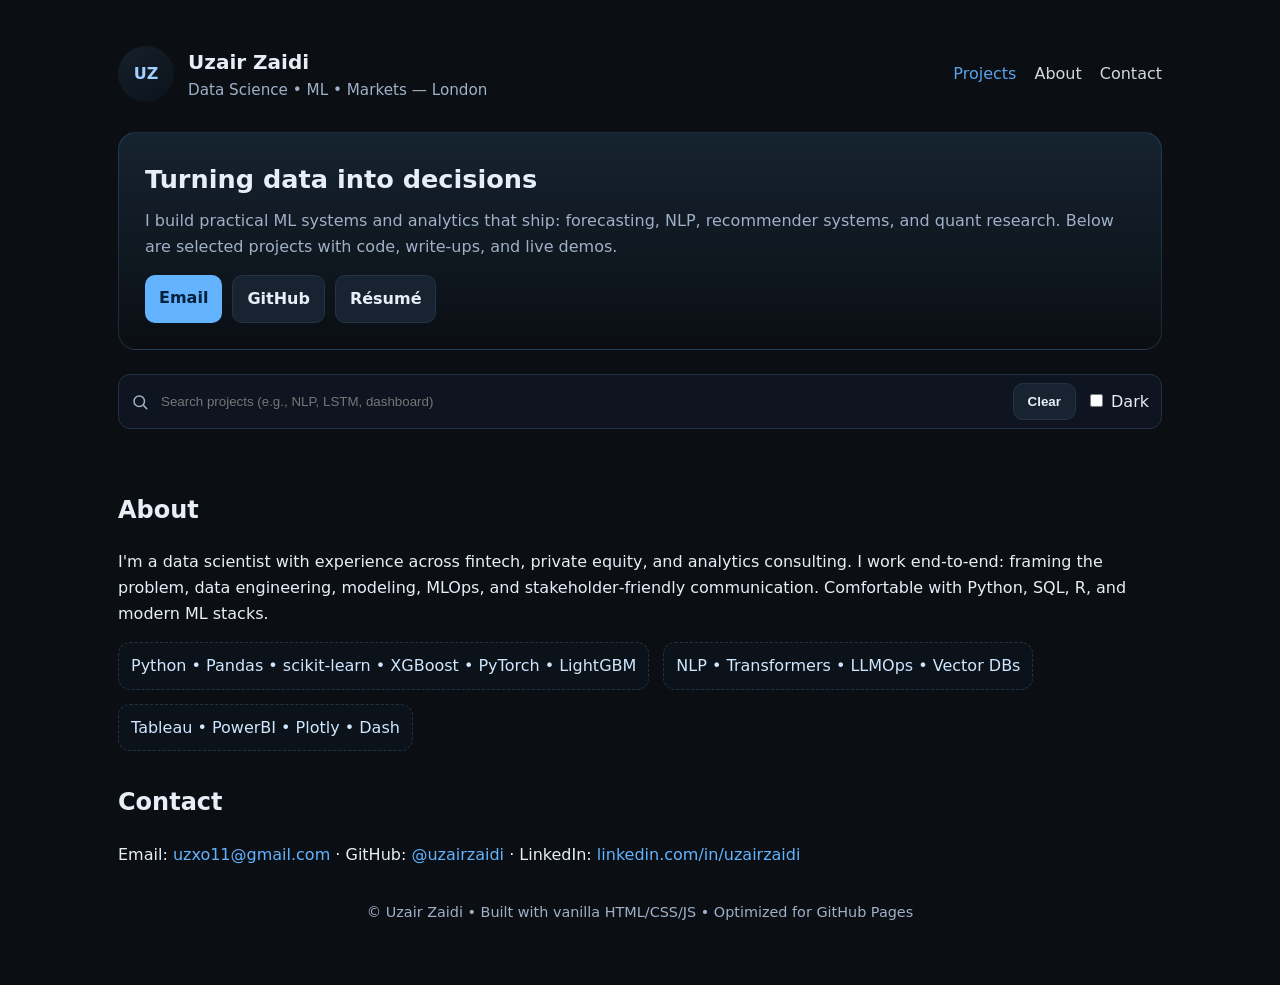
==== index.html @ aa481bcd "Update index.html" ====
<!DOCTYPE html>
<html lang="en">
<head>
  <meta charset="utf-8" />
  <meta name="viewport" content="width=device-width, initial-scale=1" />
  <title>Uzair Zaidi — Data Science Portfolio</title>
  <meta name="description" content="Portfolio of data science and analytics projects: ML, NLP, forecasting, visualization, and more." />
  <style>
    :root{
      --bg:#0b0f14; --panel:#121720; --text:#e7eef7; --muted:#9fb0c7; --acc:#63b3ff; --good:#28c76f; --bad:#ff5b5b; --card:#0e141d;
    }
    *{box-sizing:border-box}
    html,body{margin:0;padding:0;background:var(--bg);color:var(--text);font:16px/1.6 system-ui,-apple-system,Segoe UI,Roboto,Ubuntu,Cantarell,Noto Sans,Arial,sans-serif}
    a{color:var(--acc);text-decoration:none}
    a:hover{text-decoration:underline}
    .wrap{max-width:1100px;margin:0 auto;padding:28px}
    header{display:flex;gap:16px;align-items:center;justify-content:space-between;padding:18px 0}
    .brand{display:flex;gap:14px;align-items:center}
    .avatar{width:56px;height:56px;border-radius:50%;background:linear-gradient(145deg,#15202b,#0c121a);display:grid;place-items:center;color:#9fd0ff;font-weight:700}
    .brand h1{font-size:1.25rem;margin:0}
    .brand p{margin:0;color:var(--muted);font-size:.95rem}
    nav{display:flex;gap:18px}
    nav a{color:var(--text);opacity:.9}
    nav a.active, nav a:hover{color:var(--acc)}
    .hero{background:linear-gradient(180deg,rgba(99,179,255,.12),transparent);border:1px solid rgba(99,179,255,.18);border-radius:18px;padding:26px;margin:12px 0 24px}
    .hero h2{margin:0 0 8px;font-size:1.6rem}
    .hero p{margin:0;color:var(--muted)}
    .btns{margin-top:16px;display:flex;gap:10px;flex-wrap:wrap}
    .btn{background:var(--acc);color:#05223a;border:none;padding:10px 14px;border-radius:10px;font-weight:600;cursor:pointer}
    .btn.secondary{background:#182332;color:var(--text);border:1px solid #263244}
    .grid{display:grid;grid-template-columns:repeat(12,1fr);gap:16px}
    .card{grid-column:span 12;background:var(--card);border:1px solid #1c2838;border-radius:16px;padding:16px;display:flex;flex-direction:column;gap:10px}
    .card h3{margin:0;font-size:1.05rem}
    .meta{display:flex;gap:10px;flex-wrap:wrap;color:var(--muted);font-size:.9rem}
    .chips{display:flex;gap:8px;flex-wrap:wrap}
    .chip{font-size:.8rem;padding:4px 8px;border-radius:999px;background:#162133;border:1px solid #263244;color:#c7d7ee}
    .row{display:flex;gap:14px;align-items:center;flex-wrap:wrap}
    .kpi{background:#0c121a;border:1px dashed #243246;border-radius:12px;padding:10px 12px;color:#cfe6ff}
    .footer{color:var(--muted);font-size:.9rem;padding:18px 0;text-align:center}
    .bad{color:var(--bad)} .good{color:var(--good)}
    .search{display:flex;gap:10px;align-items:center;background:#0f1520;border:1px solid #233144;border-radius:12px;padding:8px 12px;margin:12px 0}
    .search input{flex:1;background:transparent;border:none;color:var(--text);outline:none}
    .filters{display:flex;gap:8px;flex-wrap:wrap;margin:8px 0 18px}
    .toggle{margin-left:auto}

    /* Responsive */
    @media (min-width:680px){
      .card{grid-column:span 6}
    }
    @media (min-width:980px){
      .card{grid-column:span 4}
    }
  </style>
</head>
<body>
  <div class="wrap">
    <header>
      <div class="brand">
        <div class="avatar">UZ</div>
        <div>
          <h1>Uzair Zaidi</h1>
          <p>Data Science • ML • Markets — London</p>
        </div>
      </div>
      <nav>
        <a href="#projects" class="active">Projects</a>
        <a href="#about">About</a>
        <a href="#contact">Contact</a>
      </nav>
    </header>

    <section class="hero">
      <h2>Turning data into decisions</h2>
      <p>I build practical ML systems and analytics that ship: forecasting, NLP, recommender systems, and quant research. Below are selected projects with code, write‑ups, and live demos.</p>
      <div class="btns">
        <a class="btn" href="mailto:uzxo11@gmail.com">Email</a>
        <a class="btn secondary" href="https://github.com/uzxo" target="_blank" rel="noopener">GitHub</a>
        <a class="btn secondary" href="#resume">Résumé</a>
      </div>
    </section>

    <div class="search">
      <svg width="18" height="18" viewBox="0 0 24 24" fill="none" xmlns="http://www.w3.org/2000/svg"><path d="M21 21l-3.8-3.8" stroke="#9fb0c7" stroke-width="2" stroke-linecap="round"/><circle cx="11" cy="11" r="7" stroke="#9fb0c7" stroke-width="2"/></svg>
      <input id="q" placeholder="Search projects (e.g., NLP, LSTM, dashboard)" />
      <button id="clear" class="btn secondary">Clear</button>
      <label class="toggle"><input type="checkbox" id="darkToggle"/> Dark</label>
    </div>

    <div class="filters" id="filters"></div>

    <section id="projects" class="grid"></section>

    <section id="about" style="margin-top:32px">
      <h2>About</h2>
      <p>I'm a data scientist with experience across fintech, private equity, and analytics consulting. I work end‑to‑end: framing the problem, data engineering, modeling, MLOps, and stakeholder‑friendly communication. Comfortable with Python, SQL, R, and modern ML stacks.</p>
      <div class="row" style="margin-top:10px">
        <div class="kpi">Python • Pandas • scikit‑learn • XGBoost • PyTorch • LightGBM</div>
        <div class="kpi">NLP • Transformers • LLMOps • Vector DBs</div>
        <div class="kpi">Tableau • PowerBI • Plotly • Dash</div>
      </div>
    </section>

    <section id="contact" style="margin-top:32px">
      <h2>Contact</h2>
      <p>Email: <a href="mailto:uzxo11@gmail.com">uzxo11@gmail.com</a> · GitHub: <a href="https://github.com/uzxo" target="_blank" rel="noopener">@uzairzaidi</a> · LinkedIn: <a href="#" target="_blank" rel="noopener">linkedin.com/in/uzairzaidi</a></p>
    </section>

    <p class="footer">© <span id="year"></span> Uzair Zaidi • Built with vanilla HTML/CSS/JS • Optimized for GitHub Pages</p>
  </div>

  <script>
    // ---- CONFIGURE YOUR PROJECTS HERE ----
    const PROJECTS = [
      {
        title: "Stock Picks — ML Portfolio Simulation",
        blurb: "LSTM-driven signals with feature engineering and walk‑forward backtesting.",
        tags: ["time-series","LSTM","backtesting","finance","python"],
        repo: "https://github.com/uzxo/Ghost-Rider/tree/main/projects/stock-picks",
        demo: "projects/stock-picks/",
        report: "projects/stock-picks/report.pdf",
        highlights: ["walk‑forward","PCA+features","calibrated signals"]
      },
      {
        title: "Outfit Recommender — Weather × Rules",
        blurb: "R+ETL pipeline with weather‑driven features, fashion rules engine, and ranking.",
        tags: ["recommender","ETL","R","bash","weather"],
        repo: "https://github.com/uzxo/Ghost-Rider/tree/main/projects/outfit-recommender",
        demo: "projects/outfit-recommender/",
        report: "projects/outfit-recommender/README.md",
        highlights: ["weather‑based","rules+ML","image assets"]
      },
      {
        title: "London Housing — Ensemble Regression",
        blurb: "Stacked models with explainability and error analysis.",
        tags: ["regression","ensemble","explainability","shap","tabular"],
        repo: "https://github.com/uzxo/Ghost-Rider/tree/main/projects/london-housing",
        demo: "projects/london-housing/",
        report: "projects/london-housing/report.pdf",
        highlights: ["stacking","geospatial EDA","MAE improved"]
      }
    ];

    // ---- RENDERER ----
    const grid = document.querySelector('#projects');
    const filterWrap = document.querySelector('#filters');
    const q = document.querySelector('#q');
    const clearBtn = document.querySelector('#clear');
    const yearEl = document.querySelector('#year');
    yearEl.textContent = new Date().getFullYear();

    // Build tag universe
    const tagSet = new Set(PROJECTS.flatMap(p => p.tags));
    const tags = Array.from(tagSet).sort();

    function renderFilters(){
      filterWrap.innerHTML = '';
      tags.forEach(t => {
        const b = document.createElement('button');
        b.className = 'btn secondary';
        b.textContent = t;
        b.onclick = () => toggleTag(t);
        b.dataset.tag = t;
        filterWrap.appendChild(b);
      });
    }

    const activeTags = new Set();
    function toggleTag(t){
      if(activeTags.has(t)) activeTags.delete(t); else activeTags.add(t);
      renderGrid();
      highlightActive();
    }
    function highlightActive(){
      document.querySelectorAll('[data-tag]').forEach(el=>{
        el.className = activeTags.has(el.dataset.tag) ? 'btn' : 'btn secondary';
      })
    }

    function pass(p){
      const text = (p.title+" "+p.blurb+" "+p.tags.join(" ")).toLowerCase();
      const qok = !q.value || text.includes(q.value.toLowerCase());
      const tok = activeTags.size===0 || p.tags.some(t=>activeTags.has(t));
      return qok && tok;
    }

    function card(p){
      const wrap = document.createElement('article');
      wrap.className = 'card';
      wrap.innerHTML = `
        <h3>${p.title}</h3>
        <p>${p.blurb}</p>
        <div class="chips">${p.tags.map(t=>`<span class=\"chip\">${t}</span>`).join('')}</div>
        <div class=\"meta\">${p.highlights?.slice(0,3).map(h=>`<span class=\"kpi\">${h}</span>`).join('')}</div>
        <div class=\"row\">
          ${p.repo?`<a class=\"btn\" href=\"${p.repo}\" target=\"_blank\" rel=\"noopener\">Code</a>`:''}
          ${p.demo?`<a class=\"btn secondary\" href=\"${p.demo}\" target=\"_blank\" rel=\"noopener\">Demo</a>`:''}
          ${p.report?`<a class=\"btn secondary\" href=\"${p.report}\" target=\"_blank\" rel=\"noopener\">Report</a>`:''}
        </div>`;
      return wrap;
    }</h3>
        <p>${p.blurb}</p>
        <div class="chips">${p.tags.map(t=>`<span class="chip">${t}</span>`).join('')}</div>
        <div class="meta">
          ${p.highlights?.slice(0,3).map(h=>`<span class="kpi">${h}</span>`).join('')}
        </div>
        <div class="row">
          ${p.repo?`<a class="btn" href="${p.repo}" target="_blank" rel="noopener">Code</a>`:''}
          ${p.demo?`<a class="btn secondary" href="${p.demo}" target="_blank" rel="noopener">Demo</a>`:''}
        </div>`;
      return wrap;
    }

    function renderGrid(){
      grid.innerHTML='';
      PROJECTS.filter(pass).forEach(p=>grid.appendChild(card(p)));
    }

    q.addEventListener('input', renderGrid);
    clearBtn.onclick = ()=>{ q.value=''; renderGrid(); };

    // Dark toggle
    const darkToggle = document.getElementById('darkToggle');
    darkToggle.addEventListener('change', e => {
      document.body.style.background = e.target.checked ? '#ffffff' : 'var(--bg)';
      document.body.style.color = e.target.checked ? '#0b0f14' : 'var(--text)';
    });

    renderFilters();
    renderGrid();
  </script>
</body>
</html>
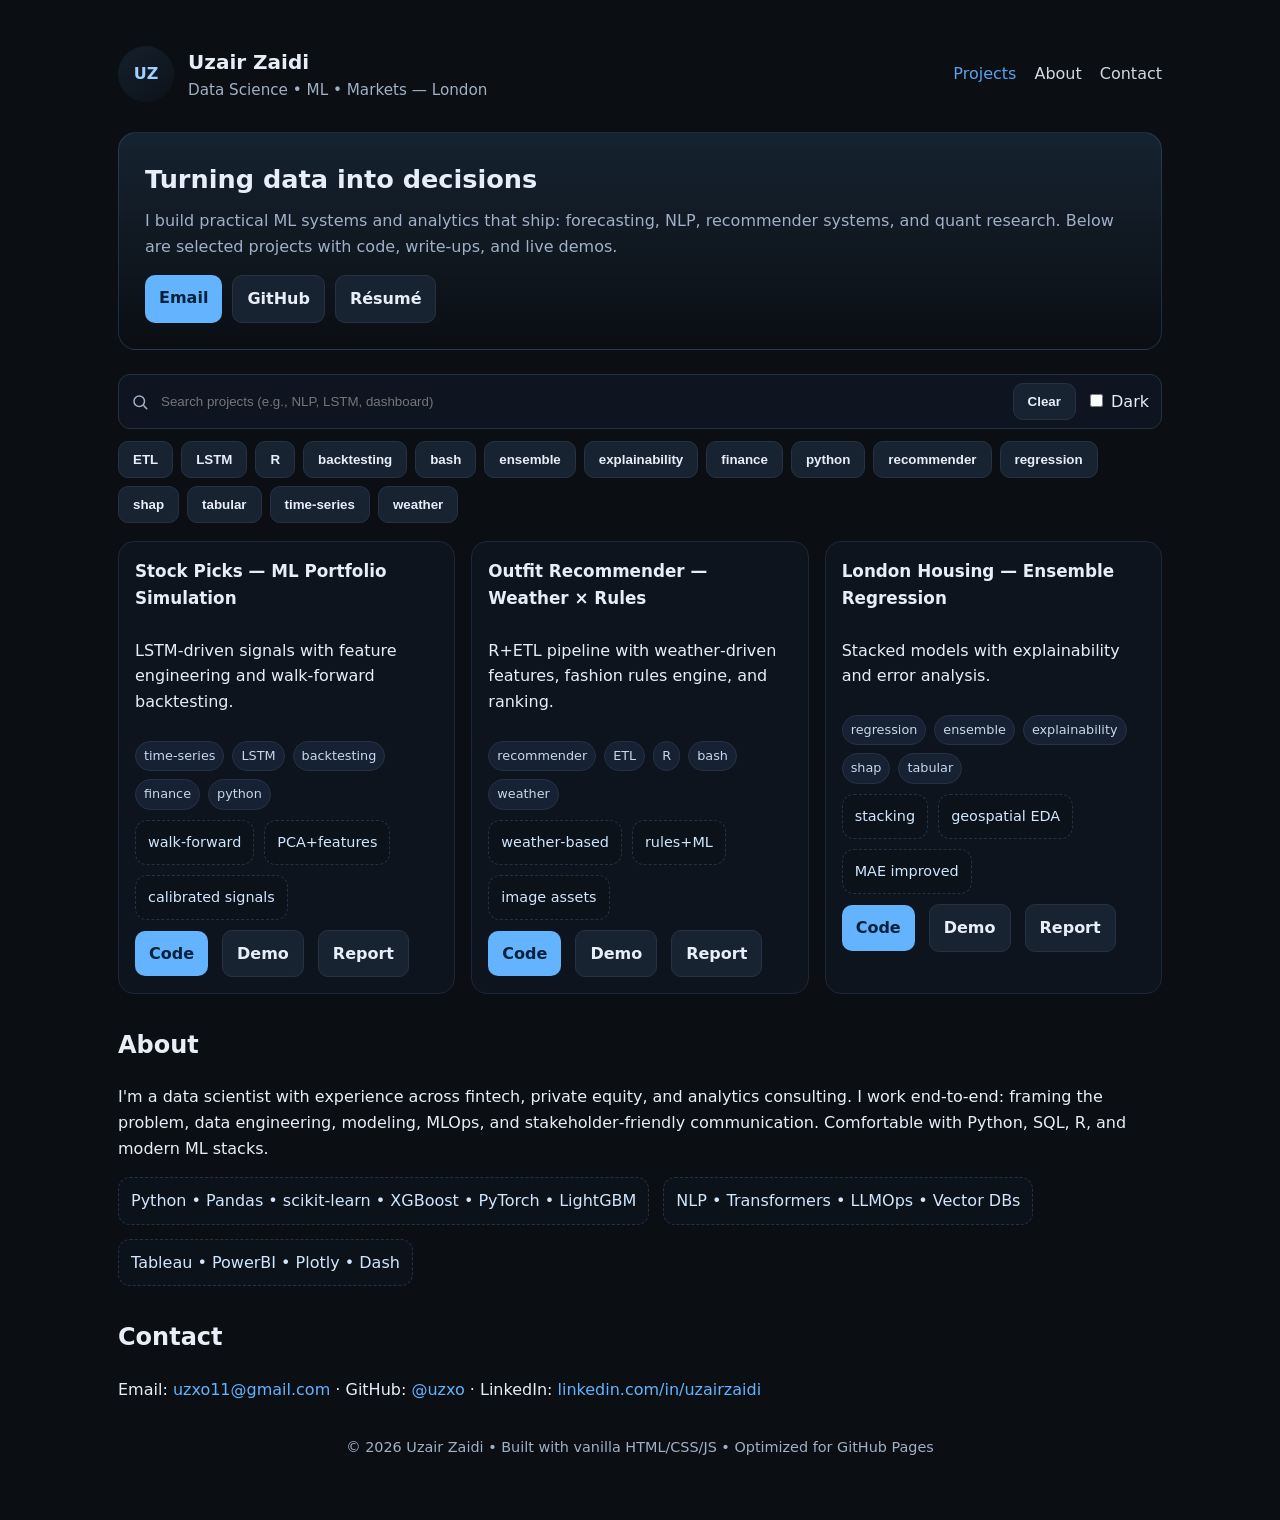
==== commit 78c20635: "Update index.html" ====
--- a/index.html
+++ b/index.html
@@ -102,7 +102,7 @@
 
     <section id="contact" style="margin-top:32px">
       <h2>Contact</h2>
-      <p>Email: <a href="mailto:uzxo11@gmail.com">uzxo11@gmail.com</a> · GitHub: <a href="https://github.com/uzxo" target="_blank" rel="noopener">@uzairzaidi</a> · LinkedIn: <a href="#" target="_blank" rel="noopener">linkedin.com/in/uzairzaidi</a></p>
+      <p>Email: <a href="mailto:uzxo11@gmail.com">uzxo11@gmail.com</a> · GitHub: <a href="https://github.com/uzxo" target="_blank" rel="noopener">@uzxo</a> · LinkedIn: <a href="#" target="_blank" rel="noopener">linkedin.com/in/uzairzaidi</a></p>
     </section>
 
     <p class="footer">© <span id="year"></span> Uzair Zaidi • Built with vanilla HTML/CSS/JS • Optimized for GitHub Pages</p>
@@ -126,7 +126,8 @@
         tags: ["recommender","ETL","R","bash","weather"],
         repo: "https://github.com/uzxo/Ghost-Rider/tree/main/projects/outfit-recommender",
         demo: "projects/outfit-recommender/",
-        report: "projects/outfit-recommender/README.md",
+        // README used as report for this project
+        report: "https://github.com/uzxo/Ghost-Rider/blob/main/projects/outfit-recommender/README.md",
         highlights: ["weather‑based","rules+ML","image assets"]
       },
       {
@@ -173,7 +174,7 @@
     function highlightActive(){
       document.querySelectorAll('[data-tag]').forEach(el=>{
         el.className = activeTags.has(el.dataset.tag) ? 'btn' : 'btn secondary';
-      })
+      });
     }
 
     function pass(p){
@@ -189,23 +190,12 @@
       wrap.innerHTML = `
         <h3>${p.title}</h3>
         <p>${p.blurb}</p>
-        <div class="chips">${p.tags.map(t=>`<span class=\"chip\">${t}</span>`).join('')}</div>
-        <div class=\"meta\">${p.highlights?.slice(0,3).map(h=>`<span class=\"kpi\">${h}</span>`).join('')}</div>
-        <div class=\"row\">
-          ${p.repo?`<a class=\"btn\" href=\"${p.repo}\" target=\"_blank\" rel=\"noopener\">Code</a>`:''}
-          ${p.demo?`<a class=\"btn secondary\" href=\"${p.demo}\" target=\"_blank\" rel=\"noopener\">Demo</a>`:''}
-          ${p.report?`<a class=\"btn secondary\" href=\"${p.report}\" target=\"_blank\" rel=\"noopener\">Report</a>`:''}
-        </div>`;
-      return wrap;
-    }</h3>
-        <p>${p.blurb}</p>
         <div class="chips">${p.tags.map(t=>`<span class="chip">${t}</span>`).join('')}</div>
-        <div class="meta">
-          ${p.highlights?.slice(0,3).map(h=>`<span class="kpi">${h}</span>`).join('')}
-        </div>
+        <div class="meta">${p.highlights?.slice(0,3).map(h=>`<span class="kpi">${h}</span>`).join('')}</div>
         <div class="row">
           ${p.repo?`<a class="btn" href="${p.repo}" target="_blank" rel="noopener">Code</a>`:''}
           ${p.demo?`<a class="btn secondary" href="${p.demo}" target="_blank" rel="noopener">Demo</a>`:''}
+          ${p.report?`<a class="btn secondary" href="${p.report}" target="_blank" rel="noopener">Report</a>`:''}
         </div>`;
       return wrap;
     }
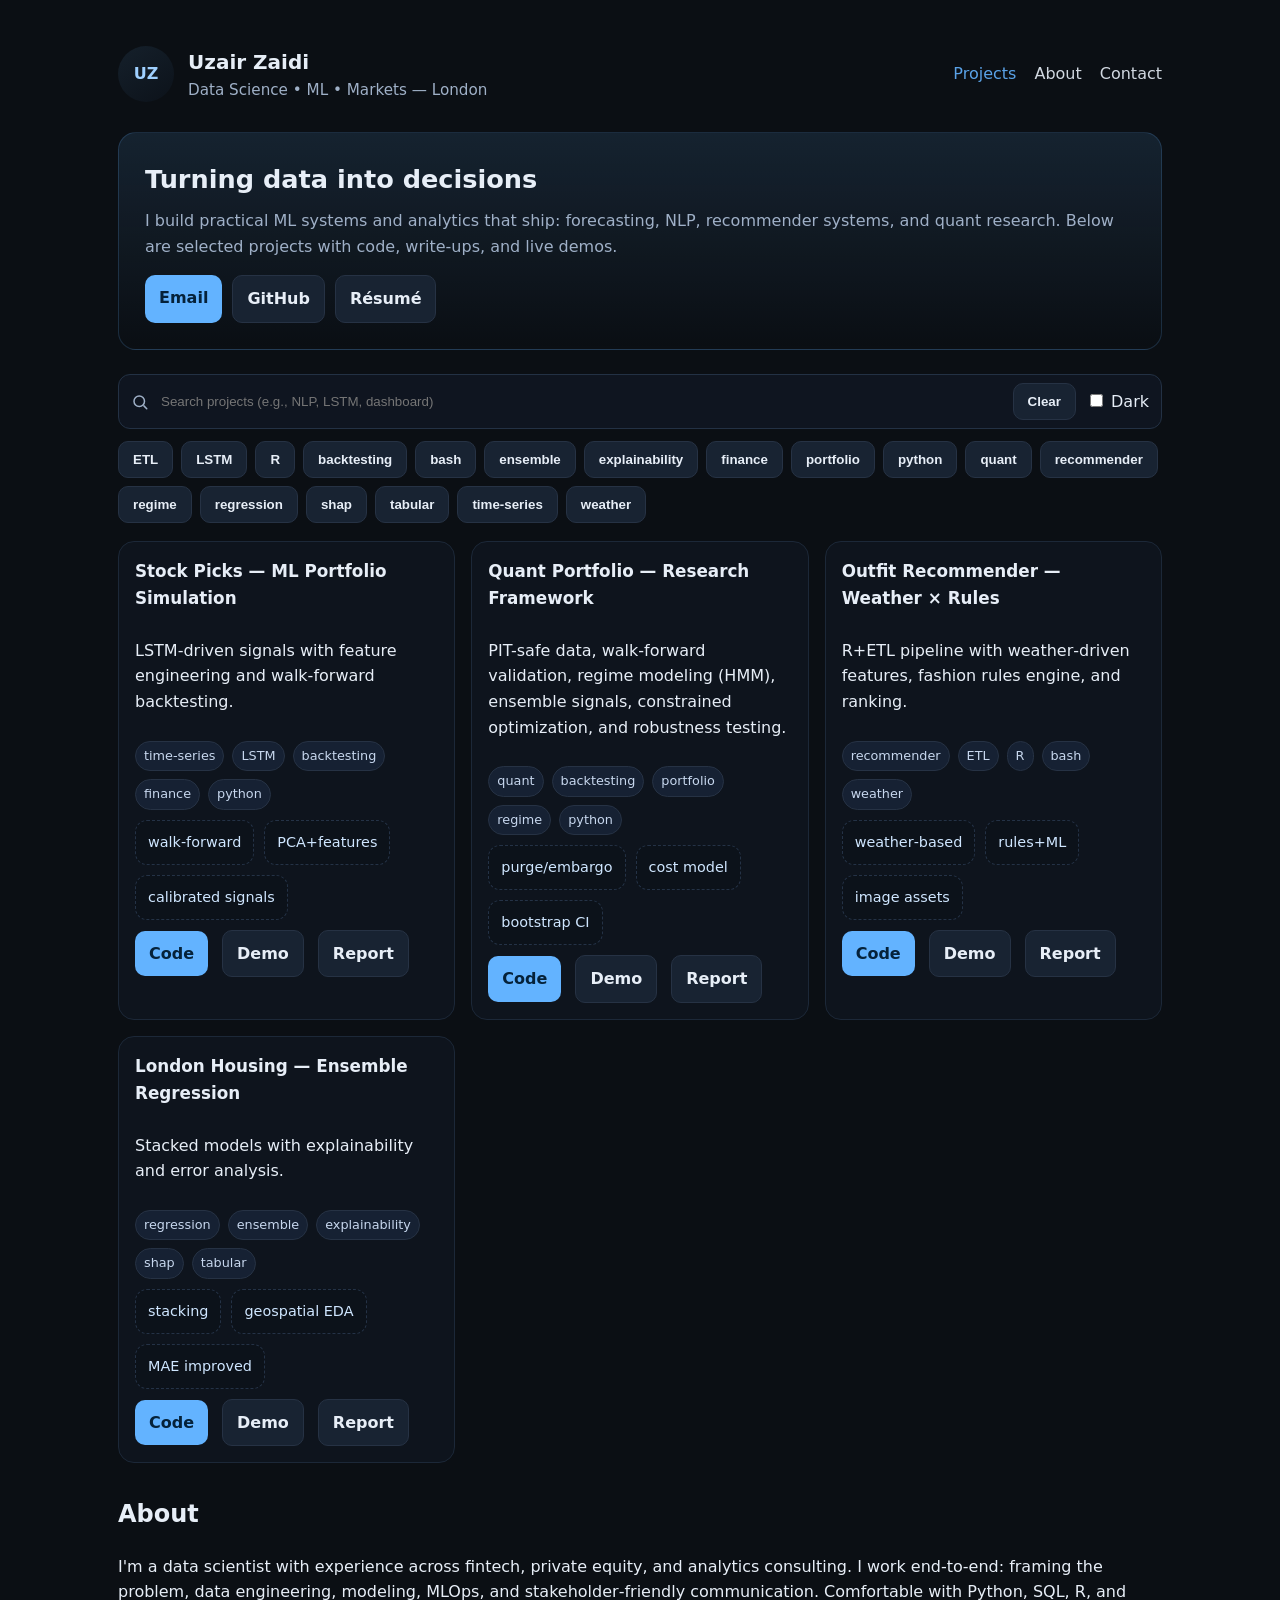
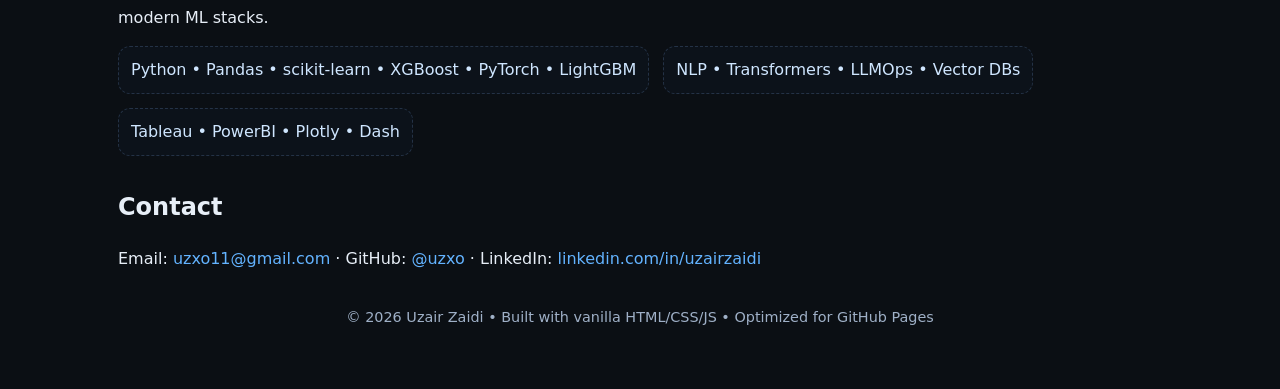
==== commit 50aaf808: "index.html" ====
--- a/index.html
+++ b/index.html
@@ -121,6 +121,16 @@
         highlights: ["walk‑forward","PCA+features","calibrated signals"]
       },
       {
+        title: "Quant Portfolio — Research Framework",
+        blurb: "PIT-safe data, walk-forward validation, regime modeling (HMM), ensemble signals, constrained optimization, and robustness testing.",
+        tags: ["quant","backtesting","portfolio","regime","python"],
+        repo: "https://github.com/uzxo/Ghost-Rider/tree/main/projects/quant-portfolio",
+        demo: "projects/quant-portfolio/",
+        report: "projects/quant-portfolio/quant_research/Executive_Summary_Updated.docx",
+        highlights: ["purge/embargo","cost model","bootstrap CI"]
+      },
+
+      {
         title: "Outfit Recommender — Weather × Rules",
         blurb: "R+ETL pipeline with weather‑driven features, fashion rules engine, and ranking.",
         tags: ["recommender","ETL","R","bash","weather"],
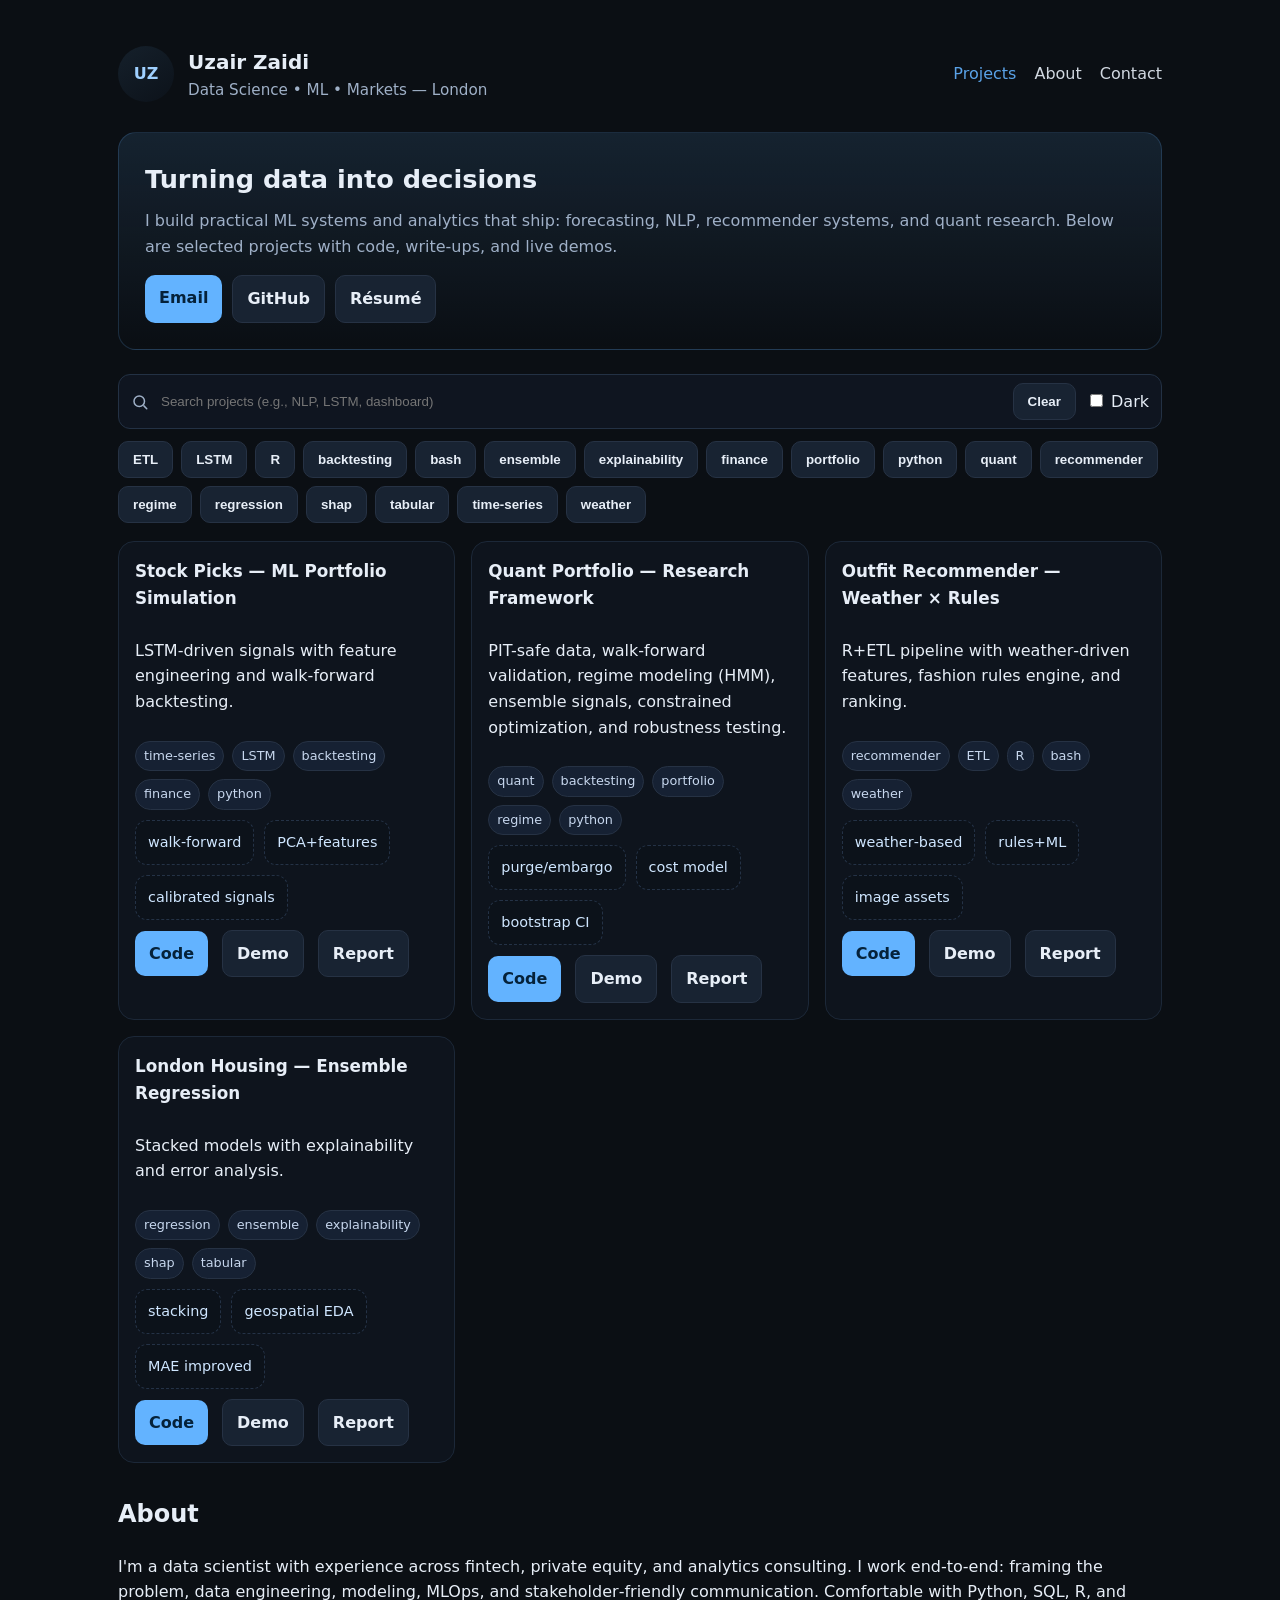
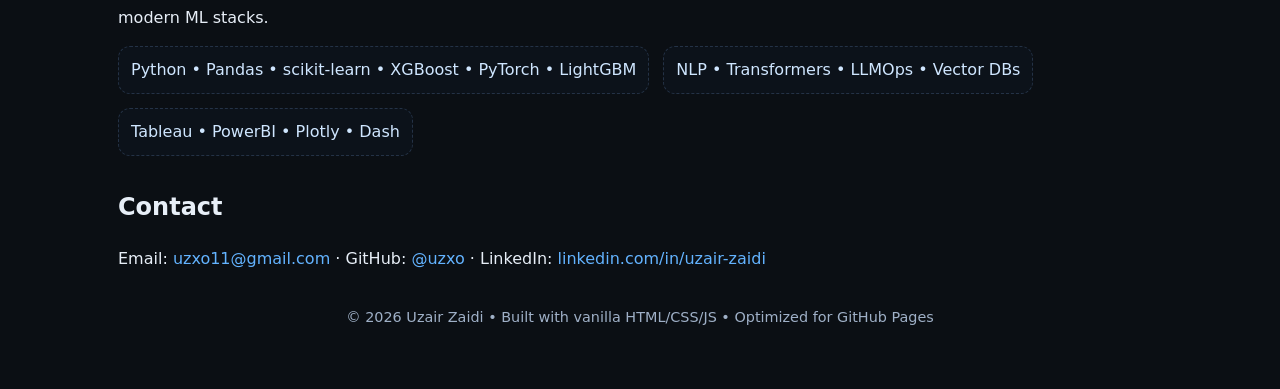
==== commit 14b841c1: "index.html" ====
--- a/index.html
+++ b/index.html
@@ -102,7 +102,7 @@
 
     <section id="contact" style="margin-top:32px">
       <h2>Contact</h2>
-      <p>Email: <a href="mailto:uzxo11@gmail.com">uzxo11@gmail.com</a> · GitHub: <a href="https://github.com/uzxo" target="_blank" rel="noopener">@uzxo</a> · LinkedIn: <a href="#" target="_blank" rel="noopener">linkedin.com/in/uzairzaidi</a></p>
+      <p>Email: <a href="mailto:uzxo11@gmail.com">uzxo11@gmail.com</a> · GitHub: <a href="https://github.com/uzxo" target="_blank" rel="noopener">@uzxo</a> · LinkedIn: <a href="#" target="_blank" rel="noopener">linkedin.com/in/uzair-zaidi</a></p>
     </section>
 
     <p class="footer">© <span id="year"></span> Uzair Zaidi • Built with vanilla HTML/CSS/JS • Optimized for GitHub Pages</p>
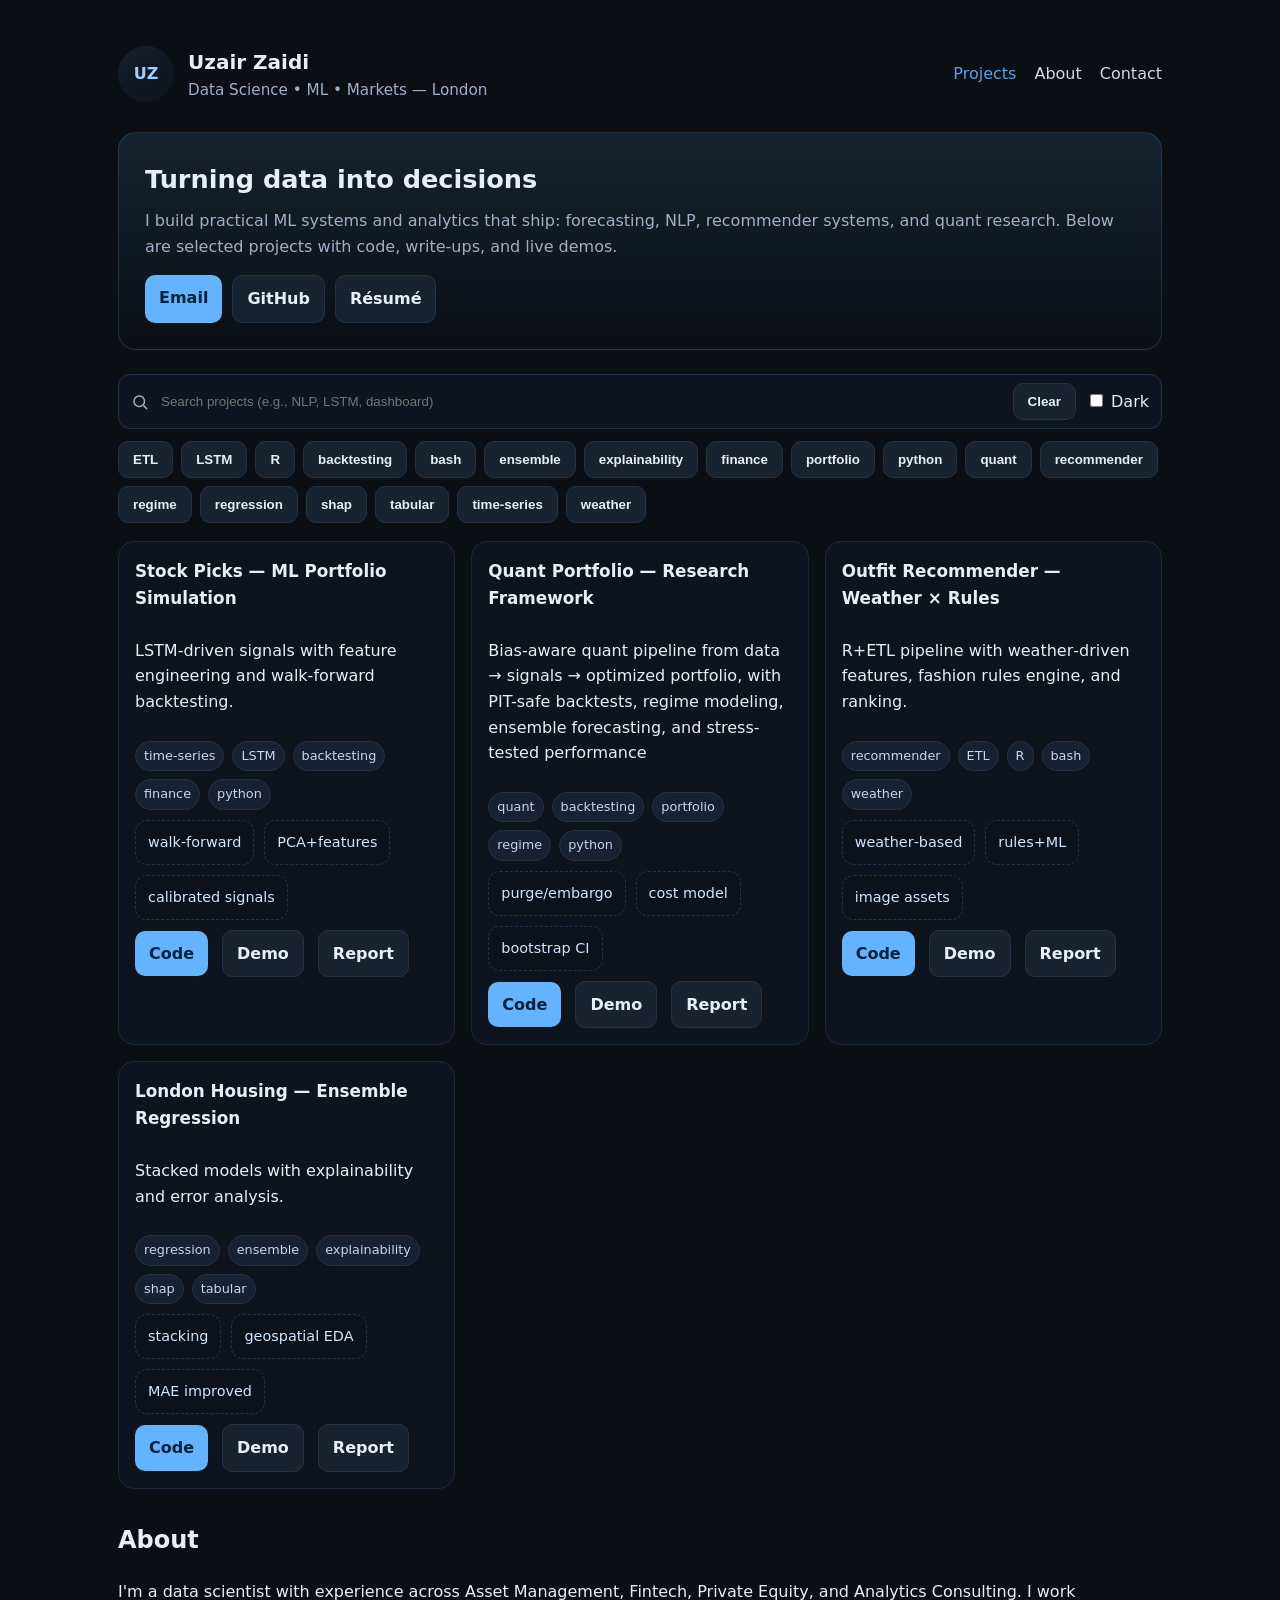
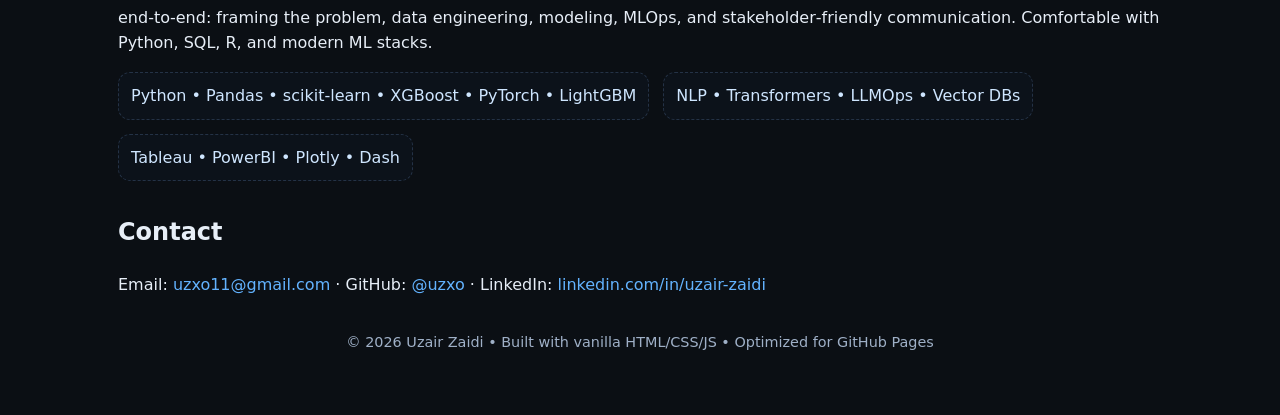
==== commit 9d6a9f06: "index.html" ====
--- a/index.html
+++ b/index.html
@@ -92,7 +92,7 @@
 
     <section id="about" style="margin-top:32px">
       <h2>About</h2>
-      <p>I'm a data scientist with experience across fintech, private equity, and analytics consulting. I work end‑to‑end: framing the problem, data engineering, modeling, MLOps, and stakeholder‑friendly communication. Comfortable with Python, SQL, R, and modern ML stacks.</p>
+      <p>I'm a data scientist with experience across Asset Management, Fintech, Private Equity, and Analytics Consulting. I work end‑to‑end: framing the problem, data engineering, modeling, MLOps, and stakeholder‑friendly communication. Comfortable with Python, SQL, R, and modern ML stacks.</p>
       <div class="row" style="margin-top:10px">
         <div class="kpi">Python • Pandas • scikit‑learn • XGBoost • PyTorch • LightGBM</div>
         <div class="kpi">NLP • Transformers • LLMOps • Vector DBs</div>
@@ -122,7 +122,7 @@
       },
       {
         title: "Quant Portfolio — Research Framework",
-        blurb: "PIT-safe data, walk-forward validation, regime modeling (HMM), ensemble signals, constrained optimization, and robustness testing.",
+        blurb: "Bias-aware quant pipeline from data → signals → optimized portfolio, with PIT-safe backtests, regime modeling, ensemble forecasting, and stress-tested performance",
         tags: ["quant","backtesting","portfolio","regime","python"],
         repo: "https://github.com/uzxo/Ghost-Rider/tree/main/projects/quant-portfolio",
         demo: "projects/quant-portfolio/",
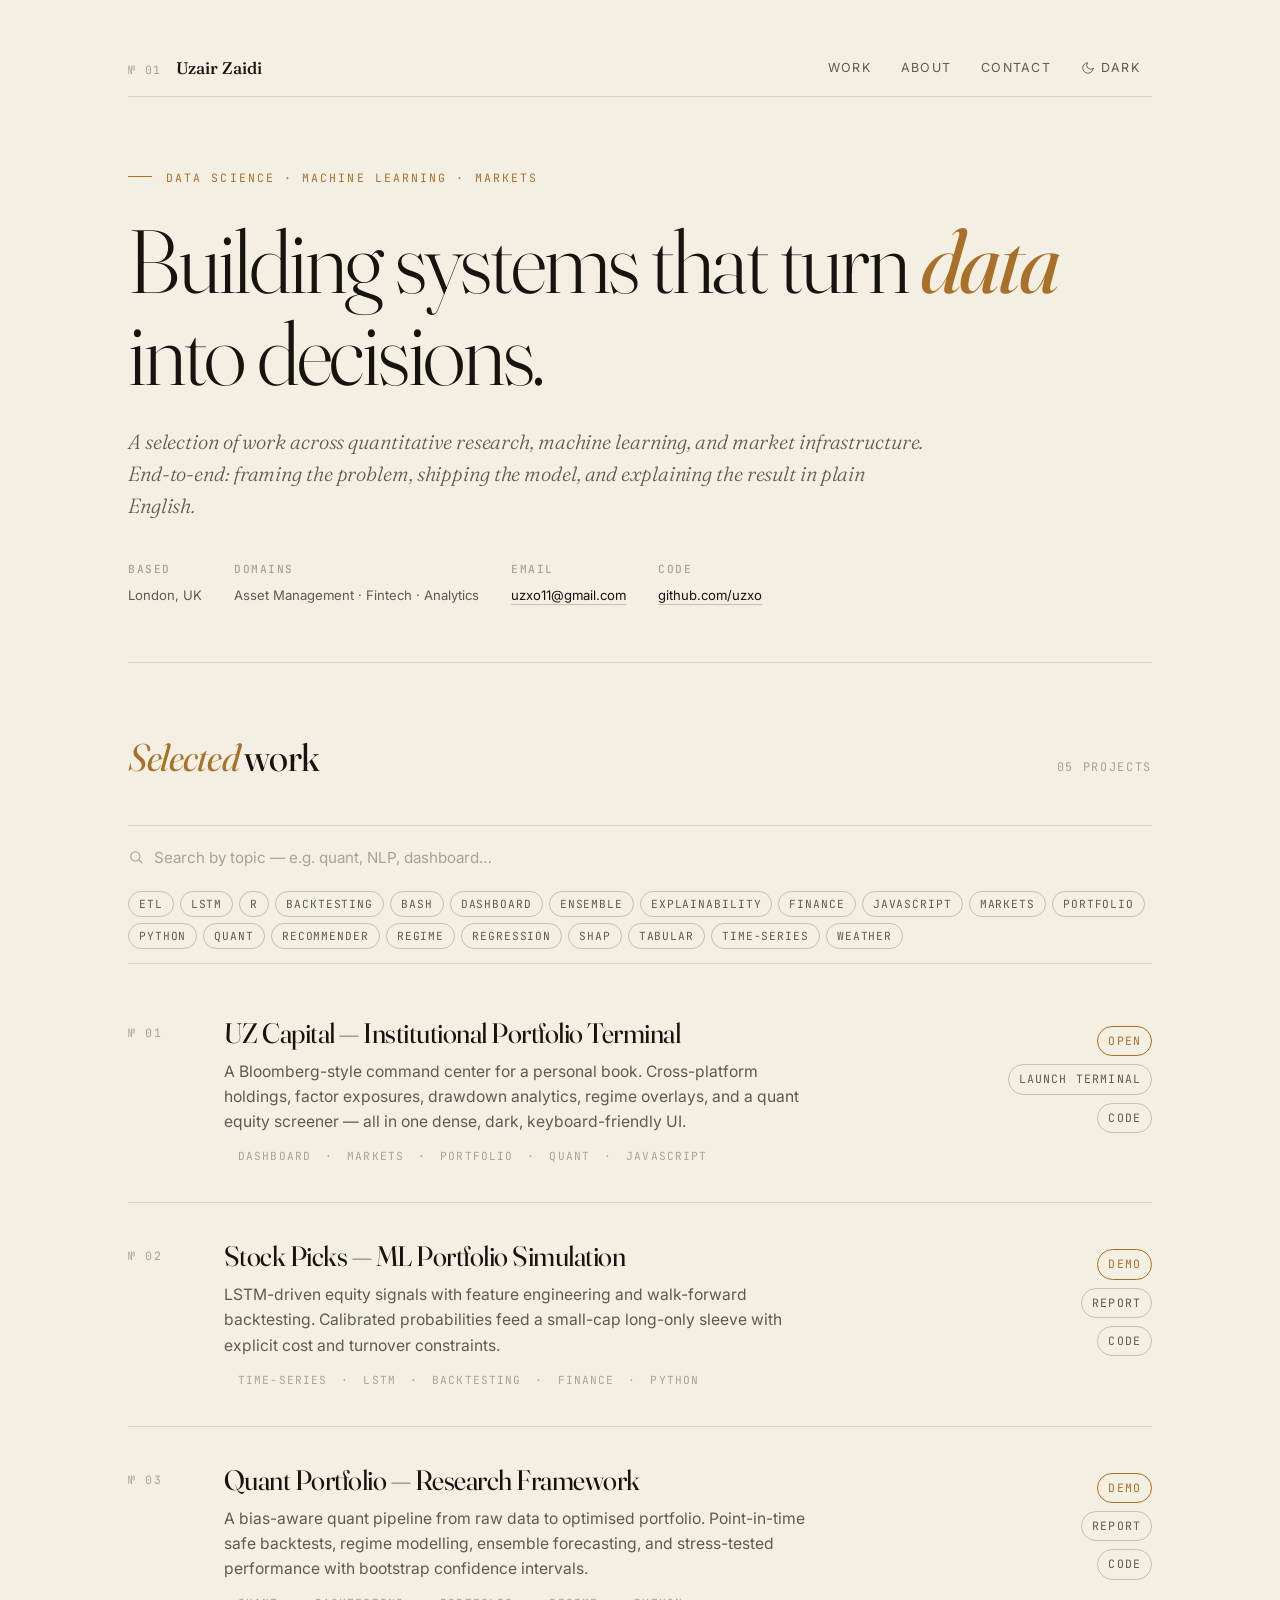
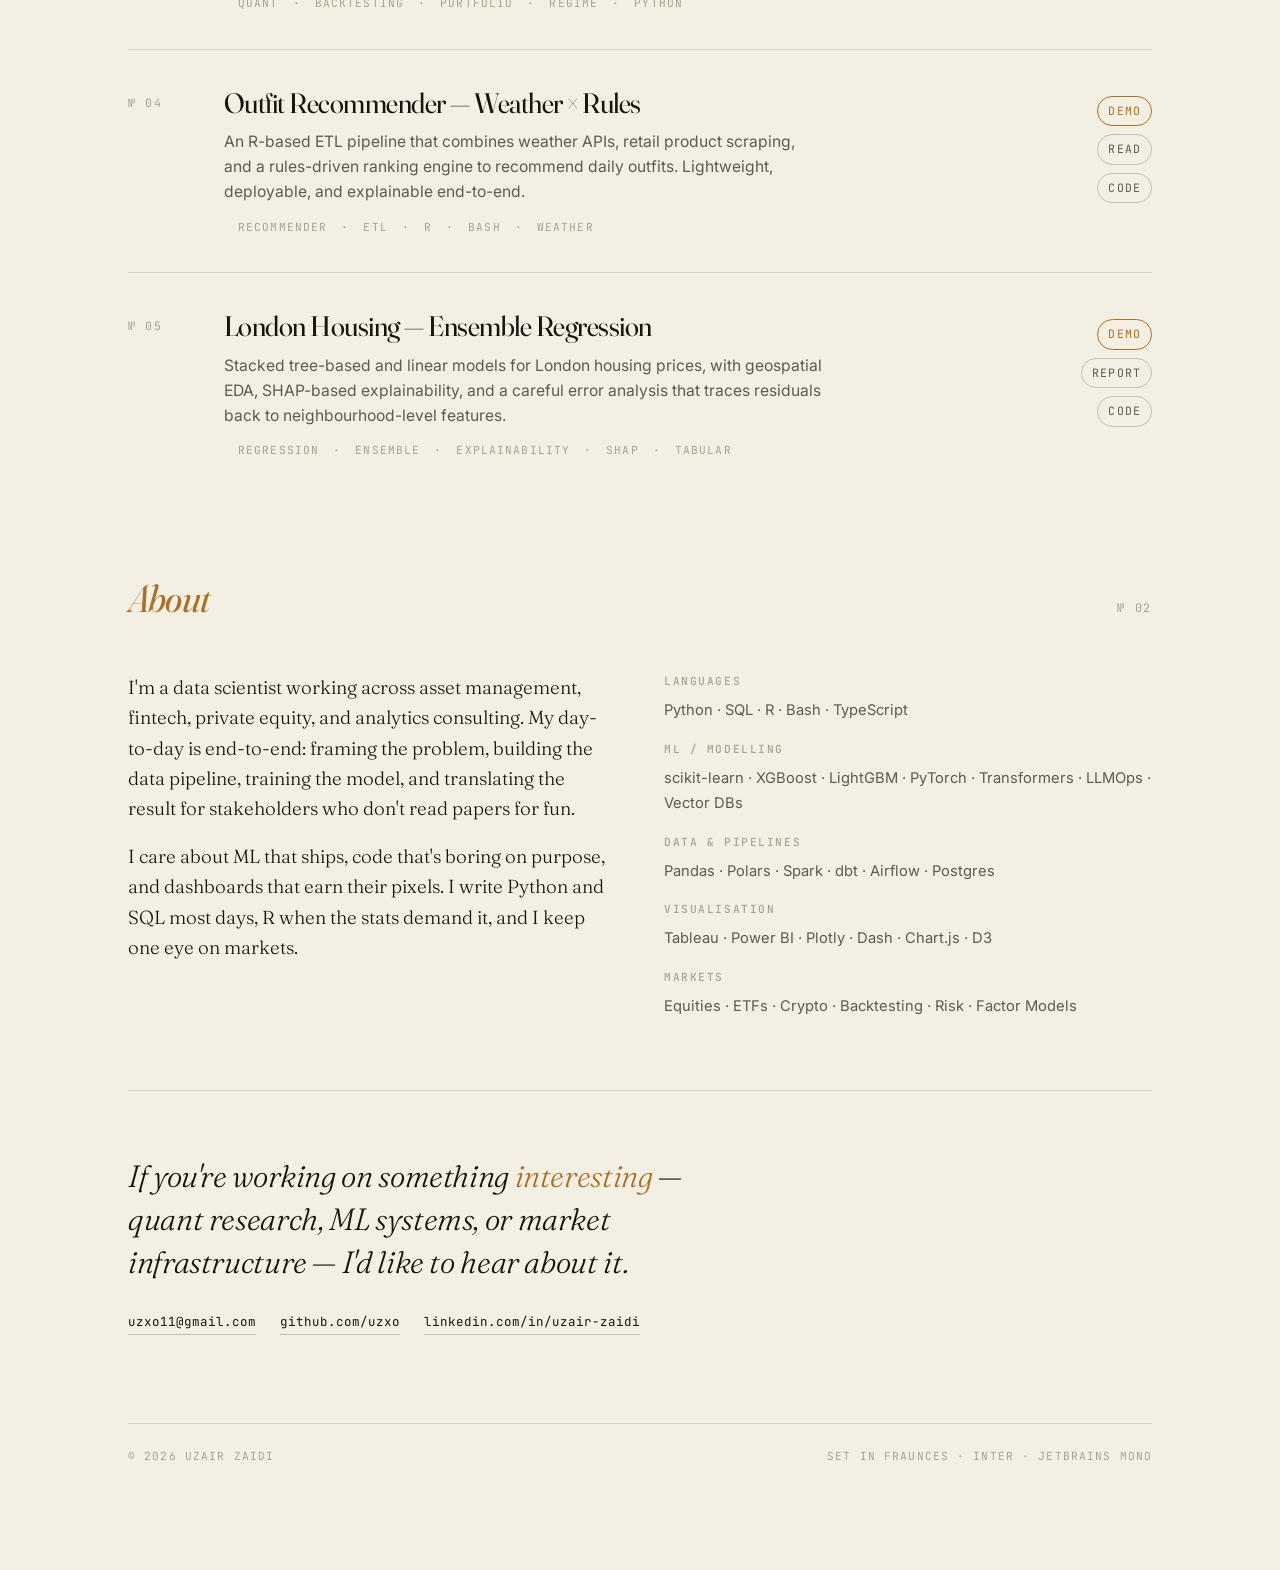
==== commit cced7a0a: "Editorial redesign + add UZ Capital Terminal demo project - Rebuild homepage with editorial/magazine" ====
--- a/index.html
+++ b/index.html
@@ -1,232 +1,383 @@
 <!DOCTYPE html>
-<html lang="en">
+<html lang="en" data-theme="dark">
 <head>
   <meta charset="utf-8" />
   <meta name="viewport" content="width=device-width, initial-scale=1" />
-  <title>Uzair Zaidi — Data Science Portfolio</title>
-  <meta name="description" content="Portfolio of data science and analytics projects: ML, NLP, forecasting, visualization, and more." />
+  <title>Uzair Zaidi — Portfolio</title>
+  <meta name="description" content="Selected work in machine learning, quantitative research, and market infrastructure." />
+  <link rel="preconnect" href="https://fonts.googleapis.com">
+  <link rel="preconnect" href="https://fonts.gstatic.com" crossorigin>
+  <link href="https://fonts.googleapis.com/css2?family=Fraunces:ital,opsz,wght@0,9..144,300..700;1,9..144,300..600&family=Inter:wght@300;400;500;600&family=JetBrains+Mono:wght@400;500&display=swap" rel="stylesheet">
   <style>
-    :root{
-      --bg:#0b0f14; --panel:#121720; --text:#e7eef7; --muted:#9fb0c7; --acc:#63b3ff; --good:#28c76f; --bad:#ff5b5b; --card:#0e141d;
-    }
-    *{box-sizing:border-box}
-    html,body{margin:0;padding:0;background:var(--bg);color:var(--text);font:16px/1.6 system-ui,-apple-system,Segoe UI,Roboto,Ubuntu,Cantarell,Noto Sans,Arial,sans-serif}
-    a{color:var(--acc);text-decoration:none}
-    a:hover{text-decoration:underline}
-    .wrap{max-width:1100px;margin:0 auto;padding:28px}
-    header{display:flex;gap:16px;align-items:center;justify-content:space-between;padding:18px 0}
-    .brand{display:flex;gap:14px;align-items:center}
-    .avatar{width:56px;height:56px;border-radius:50%;background:linear-gradient(145deg,#15202b,#0c121a);display:grid;place-items:center;color:#9fd0ff;font-weight:700}
-    .brand h1{font-size:1.25rem;margin:0}
-    .brand p{margin:0;color:var(--muted);font-size:.95rem}
-    nav{display:flex;gap:18px}
-    nav a{color:var(--text);opacity:.9}
-    nav a.active, nav a:hover{color:var(--acc)}
-    .hero{background:linear-gradient(180deg,rgba(99,179,255,.12),transparent);border:1px solid rgba(99,179,255,.18);border-radius:18px;padding:26px;margin:12px 0 24px}
-    .hero h2{margin:0 0 8px;font-size:1.6rem}
-    .hero p{margin:0;color:var(--muted)}
-    .btns{margin-top:16px;display:flex;gap:10px;flex-wrap:wrap}
-    .btn{background:var(--acc);color:#05223a;border:none;padding:10px 14px;border-radius:10px;font-weight:600;cursor:pointer}
-    .btn.secondary{background:#182332;color:var(--text);border:1px solid #263244}
-    .grid{display:grid;grid-template-columns:repeat(12,1fr);gap:16px}
-    .card{grid-column:span 12;background:var(--card);border:1px solid #1c2838;border-radius:16px;padding:16px;display:flex;flex-direction:column;gap:10px}
-    .card h3{margin:0;font-size:1.05rem}
-    .meta{display:flex;gap:10px;flex-wrap:wrap;color:var(--muted);font-size:.9rem}
-    .chips{display:flex;gap:8px;flex-wrap:wrap}
-    .chip{font-size:.8rem;padding:4px 8px;border-radius:999px;background:#162133;border:1px solid #263244;color:#c7d7ee}
-    .row{display:flex;gap:14px;align-items:center;flex-wrap:wrap}
-    .kpi{background:#0c121a;border:1px dashed #243246;border-radius:12px;padding:10px 12px;color:#cfe6ff}
-    .footer{color:var(--muted);font-size:.9rem;padding:18px 0;text-align:center}
-    .bad{color:var(--bad)} .good{color:var(--good)}
-    .search{display:flex;gap:10px;align-items:center;background:#0f1520;border:1px solid #233144;border-radius:12px;padding:8px 12px;margin:12px 0}
-    .search input{flex:1;background:transparent;border:none;color:var(--text);outline:none}
-    .filters{display:flex;gap:8px;flex-wrap:wrap;margin:8px 0 18px}
-    .toggle{margin-left:auto}
-
-    /* Responsive */
-    @media (min-width:680px){
-      .card{grid-column:span 6}
-    }
-    @media (min-width:980px){
-      .card{grid-column:span 4}
-    }
+    :root[data-theme="dark"]{
+      --bg:#0c0d10;
+      --bg-soft:#15161a;
+      --ink:#ece6d5;
+      --ink-soft:#a8a294;
+      --ink-faint:#5e5a52;
+      --rule:rgba(236,230,213,0.10);
+      --rule-strong:rgba(236,230,213,0.18);
+      --accent:#d4a85f;
+      --accent-soft:rgba(212,168,95,0.14);
+      --paper-shadow:0 1px 0 rgba(255,255,255,0.02) inset;
+    }
+    :root[data-theme="light"]{
+      --bg:#f4efe3;
+      --bg-soft:#ece6d5;
+      --ink:#16140f;
+      --ink-soft:#5e5a52;
+      --ink-faint:#a8a294;
+      --rule:rgba(22,20,15,0.12);
+      --rule-strong:rgba(22,20,15,0.22);
+      --accent:#a87029;
+      --accent-soft:rgba(168,112,41,0.10);
+      --paper-shadow:0 1px 0 rgba(0,0,0,0.02) inset;
+    }
+    *,*::before,*::after{box-sizing:border-box;margin:0;padding:0}
+    html,body{background:var(--bg);color:var(--ink);font-family:'Inter',system-ui,-apple-system,sans-serif;font-weight:400;line-height:1.6;-webkit-font-smoothing:antialiased;-moz-osx-font-smoothing:grayscale}
+    body{transition:background .35s ease,color .35s ease}
+    a{color:inherit;text-decoration:none}
+    .serif{font-family:'Fraunces',Georgia,serif;font-feature-settings:"ss01","ss02"}
+    .mono{font-family:'JetBrains Mono',ui-monospace,monospace;font-variant-numeric:tabular-nums}
+
+    .wrap{max-width:1080px;margin:0 auto;padding:32px 28px 80px}
+
+    /* ---------- HEADER ---------- */
+    header{display:flex;align-items:center;justify-content:space-between;padding:18px 0 10px;border-bottom:1px solid var(--rule)}
+    .mark{display:flex;align-items:baseline;gap:14px}
+    .mark .num{font-family:'JetBrains Mono',monospace;font-size:.72rem;color:var(--ink-faint);letter-spacing:.12em;text-transform:uppercase}
+    .mark .name{font-family:'Fraunces',serif;font-size:1.05rem;font-weight:500;letter-spacing:-.005em}
+    nav{display:flex;align-items:center;gap:6px}
+    nav a, .theme-btn{
+      font-size:.78rem;letter-spacing:.10em;text-transform:uppercase;color:var(--ink-soft);
+      padding:8px 12px;border-radius:999px;transition:color .2s ease, background .2s ease;
+      background:transparent;border:none;cursor:pointer;font-family:inherit;
+    }
+    nav a:hover, .theme-btn:hover{color:var(--ink);background:var(--accent-soft)}
+    .theme-btn{display:inline-flex;align-items:center;gap:6px}
+    .theme-btn svg{width:14px;height:14px}
+
+    /* ---------- HERO ---------- */
+    .hero{padding:72px 0 56px;border-bottom:1px solid var(--rule)}
+    .eyebrow{font-family:'JetBrains Mono',monospace;font-size:.72rem;letter-spacing:.18em;text-transform:uppercase;color:var(--accent);margin-bottom:28px}
+    .eyebrow::before{content:"";display:inline-block;width:24px;height:1px;background:var(--accent);vertical-align:middle;margin-right:14px;transform:translateY(-2px)}
+    h1.lede{font-family:'Fraunces',serif;font-weight:300;font-size:clamp(2.8rem,7vw,5.6rem);line-height:1.02;letter-spacing:-.025em;margin-bottom:28px;font-variation-settings:"opsz" 144}
+    h1.lede em{font-style:italic;font-weight:400;color:var(--accent)}
+    .hero p.dek{font-family:'Fraunces',serif;font-weight:300;font-style:italic;font-size:clamp(1.05rem,1.6vw,1.3rem);color:var(--ink-soft);max-width:62ch;line-height:1.55;letter-spacing:-.005em}
+    .hero .meta{display:flex;flex-wrap:wrap;gap:24px 32px;margin-top:40px;font-size:.82rem;color:var(--ink-soft)}
+    .hero .meta b{display:block;font-family:'JetBrains Mono',monospace;font-size:.7rem;letter-spacing:.14em;text-transform:uppercase;color:var(--ink-faint);margin-bottom:6px;font-weight:500}
+    .hero .meta a{color:var(--ink);border-bottom:1px solid var(--rule-strong);padding-bottom:1px;transition:border-color .2s}
+    .hero .meta a:hover{border-color:var(--accent)}
+
+    /* ---------- SECTION HEADINGS ---------- */
+    .section{padding:64px 0 8px}
+    .section-head{display:flex;align-items:baseline;justify-content:space-between;gap:20px;margin-bottom:36px;flex-wrap:wrap}
+    .section-head h2{font-family:'Fraunces',serif;font-weight:400;font-size:clamp(1.6rem,3vw,2.4rem);letter-spacing:-.02em;font-variation-settings:"opsz" 96}
+    .section-head .count{font-family:'JetBrains Mono',monospace;font-size:.74rem;letter-spacing:.14em;text-transform:uppercase;color:var(--ink-faint)}
+
+    /* ---------- TOOLBAR ---------- */
+    .toolbar{display:flex;align-items:center;gap:16px;flex-wrap:wrap;padding:14px 0;border-top:1px solid var(--rule);border-bottom:1px solid var(--rule);margin-bottom:8px}
+    .search{flex:1;min-width:240px;display:flex;align-items:center;gap:10px}
+    .search svg{width:16px;height:16px;color:var(--ink-faint);flex:none}
+    .search input{flex:1;background:transparent;border:none;color:var(--ink);outline:none;font-family:inherit;font-size:.95rem;padding:8px 0}
+    .search input::placeholder{color:var(--ink-faint)}
+    .filters{display:flex;flex-wrap:wrap;gap:6px}
+    .chip{font-family:'JetBrains Mono',monospace;font-size:.7rem;letter-spacing:.08em;text-transform:uppercase;
+      padding:5px 10px;border-radius:999px;background:transparent;border:1px solid var(--rule-strong);color:var(--ink-soft);cursor:pointer;
+      transition:all .18s ease}
+    .chip:hover{color:var(--ink);border-color:var(--accent)}
+    .chip.active{background:var(--accent);border-color:var(--accent);color:var(--bg);font-weight:500}
+
+    /* ---------- PROJECTS LIST (editorial) ---------- */
+    .projects{padding-top:8px}
+    .project{display:grid;grid-template-columns:64px 1fr auto;gap:32px;align-items:start;padding:36px 0;border-bottom:1px solid var(--rule);transition:padding .25s ease}
+    .project:last-child{border-bottom:none}
+    .project:hover{padding-left:8px}
+    .project .pnum{font-family:'JetBrains Mono',monospace;font-size:.72rem;letter-spacing:.14em;color:var(--ink-faint);padding-top:8px}
+    .project .body h3{font-family:'Fraunces',serif;font-weight:400;font-size:clamp(1.4rem,2.2vw,1.85rem);line-height:1.18;letter-spacing:-.018em;margin-bottom:10px;font-variation-settings:"opsz" 96}
+    .project .body h3 a{transition:color .2s ease}
+    .project:hover h3 a{color:var(--accent)}
+    .project .body p{color:var(--ink-soft);font-size:.98rem;line-height:1.6;max-width:60ch;margin-bottom:14px}
+    .project .body .tags{display:flex;flex-wrap:wrap;gap:14px;font-family:'JetBrains Mono',monospace;font-size:.7rem;letter-spacing:.10em;text-transform:uppercase;color:var(--ink-faint)}
+    .project .body .tags span::before{content:"·";margin-right:14px;color:var(--ink-faint)}
+    .project .body .tags span:first-child::before{content:""}
+    .project .links{display:flex;flex-direction:column;gap:8px;align-items:flex-end;padding-top:10px}
+    .project .links a{font-family:'JetBrains Mono',monospace;font-size:.72rem;letter-spacing:.1em;text-transform:uppercase;color:var(--ink-soft);padding:5px 10px;border:1px solid var(--rule-strong);border-radius:999px;transition:all .18s ease;white-space:nowrap}
+    .project .links a:hover{color:var(--bg);background:var(--ink);border-color:var(--ink)}
+    .project .links a.primary{color:var(--accent);border-color:var(--accent)}
+    .project .links a.primary:hover{color:var(--bg);background:var(--accent)}
+
+    /* ---------- ABOUT ---------- */
+    .about{display:grid;grid-template-columns:1fr 1fr;gap:48px;padding-top:8px}
+    .about p{font-family:'Fraunces',serif;font-weight:300;font-size:1.18rem;line-height:1.6;color:var(--ink);max-width:50ch;font-variation-settings:"opsz" 14}
+    .about p + p{margin-top:18px}
+    .about .stack{display:flex;flex-direction:column;gap:18px}
+    .stack-row b{display:block;font-family:'JetBrains Mono',monospace;font-size:.7rem;letter-spacing:.14em;text-transform:uppercase;color:var(--ink-faint);margin-bottom:6px;font-weight:500}
+    .stack-row span{color:var(--ink-soft);font-size:.92rem;line-height:1.6}
+
+    /* ---------- CONTACT ---------- */
+    .contact{padding:64px 0 8px;border-top:1px solid var(--rule);margin-top:64px}
+    .contact .pull{font-family:'Fraunces',serif;font-weight:300;font-style:italic;font-size:clamp(1.4rem,2.4vw,2rem);line-height:1.4;letter-spacing:-.012em;max-width:32ch;color:var(--ink);margin-bottom:28px}
+    .contact .pull em{color:var(--accent);font-style:italic}
+    .contact .links{display:flex;flex-wrap:wrap;gap:24px;font-family:'JetBrains Mono',monospace;font-size:.78rem;letter-spacing:.08em}
+    .contact .links a{color:var(--ink);border-bottom:1px solid var(--rule-strong);padding-bottom:2px;transition:border-color .2s,color .2s}
+    .contact .links a:hover{color:var(--accent);border-color:var(--accent)}
+
+    /* ---------- FOOTER ---------- */
+    footer{margin-top:80px;padding:24px 0;border-top:1px solid var(--rule);display:flex;justify-content:space-between;align-items:center;gap:20px;flex-wrap:wrap;font-family:'JetBrains Mono',monospace;font-size:.7rem;letter-spacing:.10em;color:var(--ink-faint);text-transform:uppercase}
+
+    /* ---------- RESPONSIVE ---------- */
+    @media (max-width: 760px){
+      .wrap{padding:20px 20px 60px}
+      nav a:not(.theme-btn){display:none}
+      .project{grid-template-columns:1fr;gap:14px}
+      .project .pnum{padding-top:0}
+      .project .links{flex-direction:row;align-items:flex-start;padding-top:4px;flex-wrap:wrap}
+      .about{grid-template-columns:1fr;gap:32px}
+      .hero{padding:48px 0 40px}
+      .section{padding:48px 0 8px}
+    }
+
+    /* No-flash theme init */
+    .ready{opacity:1;transition:opacity .25s ease}
+    .booting{opacity:0}
   </style>
+  <script>
+    (function(){
+      try{
+        var t = localStorage.getItem('theme');
+        if(!t){ t = window.matchMedia('(prefers-color-scheme: light)').matches ? 'light' : 'dark'; }
+        document.documentElement.setAttribute('data-theme', t);
+      }catch(e){}
+    })();
+  </script>
 </head>
-<body>
+<body class="booting">
   <div class="wrap">
+
+    <!-- HEADER -->
     <header>
-      <div class="brand">
-        <div class="avatar">UZ</div>
-        <div>
-          <h1>Uzair Zaidi</h1>
-          <p>Data Science • ML • Markets — London</p>
-        </div>
+      <div class="mark">
+        <span class="num">№ 01</span>
+        <span class="name">Uzair Zaidi</span>
       </div>
       <nav>
-        <a href="#projects" class="active">Projects</a>
+        <a href="#work">Work</a>
         <a href="#about">About</a>
         <a href="#contact">Contact</a>
+        <button class="theme-btn" id="themeBtn" aria-label="Toggle theme">
+          <svg viewBox="0 0 24 24" fill="none" stroke="currentColor" stroke-width="1.6" stroke-linecap="round" stroke-linejoin="round" id="themeIcon"></svg>
+          <span id="themeLabel">Light</span>
+        </button>
       </nav>
     </header>
 
+    <!-- HERO -->
     <section class="hero">
-      <h2>Turning data into decisions</h2>
-      <p>I build practical ML systems and analytics that ship: forecasting, NLP, recommender systems, and quant research. Below are selected projects with code, write‑ups, and live demos.</p>
-      <div class="btns">
-        <a class="btn" href="mailto:uzxo11@gmail.com">Email</a>
-        <a class="btn secondary" href="https://github.com/uzxo" target="_blank" rel="noopener">GitHub</a>
-        <a class="btn secondary" href="#resume">Résumé</a>
+      <div class="eyebrow">Data Science · Machine Learning · Markets</div>
+      <h1 class="lede serif">Building systems that turn <em>data</em> into decisions.</h1>
+      <p class="dek">A selection of work across quantitative research, machine learning, and market infrastructure. End-to-end: framing the problem, shipping the model, and explaining the result in plain English.</p>
+      <div class="meta">
+        <div><b>Based</b>London, UK</div>
+        <div><b>Domains</b>Asset Management · Fintech · Analytics</div>
+        <div><b>Email</b><a href="mailto:uzxo11@gmail.com">uzxo11@gmail.com</a></div>
+        <div><b>Code</b><a href="https://github.com/uzxo" target="_blank" rel="noopener">github.com/uzxo</a></div>
       </div>
     </section>
 
-    <div class="search">
-      <svg width="18" height="18" viewBox="0 0 24 24" fill="none" xmlns="http://www.w3.org/2000/svg"><path d="M21 21l-3.8-3.8" stroke="#9fb0c7" stroke-width="2" stroke-linecap="round"/><circle cx="11" cy="11" r="7" stroke="#9fb0c7" stroke-width="2"/></svg>
-      <input id="q" placeholder="Search projects (e.g., NLP, LSTM, dashboard)" />
-      <button id="clear" class="btn secondary">Clear</button>
-      <label class="toggle"><input type="checkbox" id="darkToggle"/> Dark</label>
-    </div>
-
-    <div class="filters" id="filters"></div>
-
-    <section id="projects" class="grid"></section>
-
-    <section id="about" style="margin-top:32px">
-      <h2>About</h2>
-      <p>I'm a data scientist with experience across Asset Management, Fintech, Private Equity, and Analytics Consulting. I work end‑to‑end: framing the problem, data engineering, modeling, MLOps, and stakeholder‑friendly communication. Comfortable with Python, SQL, R, and modern ML stacks.</p>
-      <div class="row" style="margin-top:10px">
-        <div class="kpi">Python • Pandas • scikit‑learn • XGBoost • PyTorch • LightGBM</div>
-        <div class="kpi">NLP • Transformers • LLMOps • Vector DBs</div>
-        <div class="kpi">Tableau • PowerBI • Plotly • Dash</div>
-      </div>
+    <!-- WORK -->
+    <section class="section" id="work">
+      <div class="section-head">
+        <h2 class="serif"><em style="font-style:italic;color:var(--accent)">Selected</em> work</h2>
+        <span class="count" id="projCount">— Projects</span>
+      </div>
+
+      <div class="toolbar">
+        <div class="search">
+          <svg viewBox="0 0 24 24" fill="none" stroke="currentColor" stroke-width="1.6" stroke-linecap="round"><circle cx="11" cy="11" r="7"/><path d="M21 21l-4.3-4.3"/></svg>
+          <input id="q" placeholder="Search by topic — e.g. quant, NLP, dashboard…" />
+        </div>
+        <div class="filters" id="filters"></div>
+      </div>
+
+      <div class="projects" id="projects"></div>
     </section>
 
-    <section id="contact" style="margin-top:32px">
-      <h2>Contact</h2>
-      <p>Email: <a href="mailto:uzxo11@gmail.com">uzxo11@gmail.com</a> · GitHub: <a href="https://github.com/uzxo" target="_blank" rel="noopener">@uzxo</a> · LinkedIn: <a href="#" target="_blank" rel="noopener">linkedin.com/in/uzair-zaidi</a></p>
+    <!-- ABOUT -->
+    <section class="section" id="about">
+      <div class="section-head">
+        <h2 class="serif"><em style="font-style:italic;color:var(--accent)">About</em></h2>
+        <span class="count">№ 02</span>
+      </div>
+      <div class="about">
+        <div>
+          <p>I'm a data scientist working across asset management, fintech, private equity, and analytics consulting. My day-to-day is end-to-end: framing the problem, building the data pipeline, training the model, and translating the result for stakeholders who don't read papers for fun.</p>
+          <p>I care about ML that ships, code that's boring on purpose, and dashboards that earn their pixels. I write Python and SQL most days, R when the stats demand it, and I keep one eye on markets.</p>
+        </div>
+        <div class="stack">
+          <div class="stack-row"><b>Languages</b><span>Python · SQL · R · Bash · TypeScript</span></div>
+          <div class="stack-row"><b>ML / Modelling</b><span>scikit-learn · XGBoost · LightGBM · PyTorch · Transformers · LLMOps · Vector DBs</span></div>
+          <div class="stack-row"><b>Data &amp; Pipelines</b><span>Pandas · Polars · Spark · dbt · Airflow · Postgres</span></div>
+          <div class="stack-row"><b>Visualisation</b><span>Tableau · Power BI · Plotly · Dash · Chart.js · D3</span></div>
+          <div class="stack-row"><b>Markets</b><span>Equities · ETFs · Crypto · Backtesting · Risk · Factor Models</span></div>
+        </div>
+      </div>
     </section>
 
-    <p class="footer">© <span id="year"></span> Uzair Zaidi • Built with vanilla HTML/CSS/JS • Optimized for GitHub Pages</p>
+    <!-- CONTACT -->
+    <section class="contact" id="contact">
+      <p class="pull serif">If you're working on something <em>interesting</em> — quant research, ML systems, or market infrastructure — I'd like to hear about it.</p>
+      <div class="links">
+        <a href="mailto:uzxo11@gmail.com">uzxo11@gmail.com</a>
+        <a href="https://github.com/uzxo" target="_blank" rel="noopener">github.com/uzxo</a>
+        <a href="https://www.linkedin.com/in/uzair-zaidi" target="_blank" rel="noopener">linkedin.com/in/uzair-zaidi</a>
+      </div>
+    </section>
+
+    <footer>
+      <span>© <span id="year"></span> Uzair Zaidi</span>
+      <span>Set in Fraunces · Inter · JetBrains Mono</span>
+    </footer>
   </div>
 
   <script>
-    // ---- CONFIGURE YOUR PROJECTS HERE ----
+    /* ============== PROJECTS ============== */
     const PROJECTS = [
       {
+        title: "UZ Capital — Institutional Portfolio Terminal",
+        blurb: "A Bloomberg-style command center for a personal book. Cross-platform holdings, factor exposures, drawdown analytics, regime overlays, and a quant equity screener — all in one dense, dark, keyboard-friendly UI.",
+        tags: ["dashboard","markets","portfolio","quant","javascript"],
+        repo: "https://github.com/uzxo/Ghost-Rider/tree/main/projects/uz-capital-terminal",
+        demo: "projects/uz-capital-terminal/",
+        report: "projects/uz-capital-terminal/terminal.html",
+        reportLabel: "Launch terminal",
+        featured: true
+      },
+      {
         title: "Stock Picks — ML Portfolio Simulation",
-        blurb: "LSTM-driven signals with feature engineering and walk‑forward backtesting.",
+        blurb: "LSTM-driven equity signals with feature engineering and walk-forward backtesting. Calibrated probabilities feed a small-cap long-only sleeve with explicit cost and turnover constraints.",
         tags: ["time-series","LSTM","backtesting","finance","python"],
         repo: "https://github.com/uzxo/Ghost-Rider/tree/main/projects/stock-picks",
         demo: "projects/stock-picks/",
-        report: "projects/stock-picks/report.pdf",
-        highlights: ["walk‑forward","PCA+features","calibrated signals"]
+        report: "projects/stock-picks/report.pdf"
       },
       {
         title: "Quant Portfolio — Research Framework",
-        blurb: "Bias-aware quant pipeline from data → signals → optimized portfolio, with PIT-safe backtests, regime modeling, ensemble forecasting, and stress-tested performance",
+        blurb: "A bias-aware quant pipeline from raw data to optimised portfolio. Point-in-time safe backtests, regime modelling, ensemble forecasting, and stress-tested performance with bootstrap confidence intervals.",
         tags: ["quant","backtesting","portfolio","regime","python"],
         repo: "https://github.com/uzxo/Ghost-Rider/tree/main/projects/quant-portfolio",
         demo: "projects/quant-portfolio/",
-        report: "projects/quant-portfolio/quant_research/Executive_Summary_Updated.docx",
-        highlights: ["purge/embargo","cost model","bootstrap CI"]
+        report: "projects/quant-portfolio/quant_research/Quant_Executive_Summary.pdf"
       },
-
       {
         title: "Outfit Recommender — Weather × Rules",
-        blurb: "R+ETL pipeline with weather‑driven features, fashion rules engine, and ranking.",
+        blurb: "An R-based ETL pipeline that combines weather APIs, retail product scraping, and a rules-driven ranking engine to recommend daily outfits. Lightweight, deployable, and explainable end-to-end.",
         tags: ["recommender","ETL","R","bash","weather"],
         repo: "https://github.com/uzxo/Ghost-Rider/tree/main/projects/outfit-recommender",
         demo: "projects/outfit-recommender/",
-        // README used as report for this project
         report: "https://github.com/uzxo/Ghost-Rider/blob/main/projects/outfit-recommender/README.md",
-        highlights: ["weather‑based","rules+ML","image assets"]
+        reportLabel: "Read"
       },
       {
         title: "London Housing — Ensemble Regression",
-        blurb: "Stacked models with explainability and error analysis.",
+        blurb: "Stacked tree-based and linear models for London housing prices, with geospatial EDA, SHAP-based explainability, and a careful error analysis that traces residuals back to neighbourhood-level features.",
         tags: ["regression","ensemble","explainability","shap","tabular"],
         repo: "https://github.com/uzxo/Ghost-Rider/tree/main/projects/london-housing",
         demo: "projects/london-housing/",
-        report: "projects/london-housing/report.pdf",
-        highlights: ["stacking","geospatial EDA","MAE improved"]
+        report: "projects/london-housing/report.pdf"
       }
     ];
 
-    // ---- RENDERER ----
-    const grid = document.querySelector('#projects');
-    const filterWrap = document.querySelector('#filters');
-    const q = document.querySelector('#q');
-    const clearBtn = document.querySelector('#clear');
-    const yearEl = document.querySelector('#year');
+    /* ============== STATE ============== */
+    const grid = document.getElementById('projects');
+    const filterWrap = document.getElementById('filters');
+    const q = document.getElementById('q');
+    const countEl = document.getElementById('projCount');
+    const yearEl = document.getElementById('year');
     yearEl.textContent = new Date().getFullYear();
 
-    // Build tag universe
-    const tagSet = new Set(PROJECTS.flatMap(p => p.tags));
-    const tags = Array.from(tagSet).sort();
-
+    const tags = Array.from(new Set(PROJECTS.flatMap(p => p.tags))).sort();
+    const activeTags = new Set();
+
+    /* ============== RENDER ============== */
     function renderFilters(){
       filterWrap.innerHTML = '';
       tags.forEach(t => {
         const b = document.createElement('button');
-        b.className = 'btn secondary';
+        b.className = 'chip' + (activeTags.has(t)?' active':'');
         b.textContent = t;
-        b.onclick = () => toggleTag(t);
         b.dataset.tag = t;
+        b.onclick = () => {
+          if (activeTags.has(t)) activeTags.delete(t); else activeTags.add(t);
+          renderFilters(); renderGrid();
+        };
         filterWrap.appendChild(b);
       });
     }
 
-    const activeTags = new Set();
-    function toggleTag(t){
-      if(activeTags.has(t)) activeTags.delete(t); else activeTags.add(t);
-      renderGrid();
-      highlightActive();
-    }
-    function highlightActive(){
-      document.querySelectorAll('[data-tag]').forEach(el=>{
-        el.className = activeTags.has(el.dataset.tag) ? 'btn' : 'btn secondary';
-      });
-    }
-
     function pass(p){
-      const text = (p.title+" "+p.blurb+" "+p.tags.join(" ")).toLowerCase();
+      const text = (p.title + ' ' + p.blurb + ' ' + p.tags.join(' ')).toLowerCase();
       const qok = !q.value || text.includes(q.value.toLowerCase());
       const tok = activeTags.size===0 || p.tags.some(t=>activeTags.has(t));
       return qok && tok;
     }
 
-    function card(p){
-      const wrap = document.createElement('article');
-      wrap.className = 'card';
-      wrap.innerHTML = `
-        <h3>${p.title}</h3>
-        <p>${p.blurb}</p>
-        <div class="chips">${p.tags.map(t=>`<span class="chip">${t}</span>`).join('')}</div>
-        <div class="meta">${p.highlights?.slice(0,3).map(h=>`<span class="kpi">${h}</span>`).join('')}</div>
-        <div class="row">
-          ${p.repo?`<a class="btn" href="${p.repo}" target="_blank" rel="noopener">Code</a>`:''}
-          ${p.demo?`<a class="btn secondary" href="${p.demo}" target="_blank" rel="noopener">Demo</a>`:''}
-          ${p.report?`<a class="btn secondary" href="${p.report}" target="_blank" rel="noopener">Report</a>`:''}
-        </div>`;
-      return wrap;
+    function projectEl(p, idx){
+      const el = document.createElement('article');
+      el.className = 'project';
+      const num = String(idx + 1).padStart(2, '0');
+      const reportLabel = p.reportLabel || 'Report';
+      el.innerHTML = `
+        <div class="pnum">№ ${num}</div>
+        <div class="body">
+          <h3 class="serif"><a href="${p.demo || p.repo}" ${p.demo ? '' : 'target="_blank" rel="noopener"'}>${p.title}</a></h3>
+          <p>${p.blurb}</p>
+          <div class="tags">${p.tags.map(t=>`<span>${t}</span>`).join('')}</div>
+        </div>
+        <div class="links">
+          ${p.demo ? `<a class="primary" href="${p.demo}">${p.featured ? 'Open' : 'Demo'}</a>` : ''}
+          ${p.report ? `<a href="${p.report}" ${p.report.endsWith('.html') || p.report.includes('http') ? 'target="_blank" rel="noopener"' : ''}>${reportLabel}</a>` : ''}
+          ${p.repo ? `<a href="${p.repo}" target="_blank" rel="noopener">Code</a>` : ''}
+        </div>
+      `;
+      return el;
     }
 
     function renderGrid(){
-      grid.innerHTML='';
-      PROJECTS.filter(pass).forEach(p=>grid.appendChild(card(p)));
+      grid.innerHTML = '';
+      const filtered = PROJECTS.filter(pass);
+      filtered.forEach((p, i) => grid.appendChild(projectEl(p, i)));
+      countEl.textContent = String(filtered.length).padStart(2,'0') + ' Project' + (filtered.length === 1 ? '' : 's');
     }
 
     q.addEventListener('input', renderGrid);
-    clearBtn.onclick = ()=>{ q.value=''; renderGrid(); };
-
-    // Dark toggle
-    const darkToggle = document.getElementById('darkToggle');
-    darkToggle.addEventListener('change', e => {
-      document.body.style.background = e.target.checked ? '#ffffff' : 'var(--bg)';
-      document.body.style.color = e.target.checked ? '#0b0f14' : 'var(--text)';
+
+    /* ============== THEME TOGGLE ============== */
+    const SUN_PATH = '<circle cx="12" cy="12" r="4"/><path d="M12 2v2"/><path d="M12 20v2"/><path d="M4.93 4.93l1.41 1.41"/><path d="M17.66 17.66l1.41 1.41"/><path d="M2 12h2"/><path d="M20 12h2"/><path d="M4.93 19.07l1.41-1.41"/><path d="M17.66 6.34l1.41-1.41"/>';
+    const MOON_PATH = '<path d="M21 12.79A9 9 0 1 1 11.21 3 7 7 0 0 0 21 12.79z"/>';
+
+    const themeBtn = document.getElementById('themeBtn');
+    const themeIcon = document.getElementById('themeIcon');
+    const themeLabel = document.getElementById('themeLabel');
+
+    function syncThemeUI(){
+      const t = document.documentElement.getAttribute('data-theme');
+      themeIcon.innerHTML = t === 'dark' ? SUN_PATH : MOON_PATH;
+      themeLabel.textContent = t === 'dark' ? 'Light' : 'Dark';
+    }
+    themeBtn.addEventListener('click', () => {
+      const cur = document.documentElement.getAttribute('data-theme');
+      const next = cur === 'dark' ? 'light' : 'dark';
+      document.documentElement.setAttribute('data-theme', next);
+      try { localStorage.setItem('theme', next); } catch(e){}
+      syncThemeUI();
     });
 
+    /* ============== INIT ============== */
     renderFilters();
     renderGrid();
+    syncThemeUI();
+    requestAnimationFrame(() => document.body.classList.replace('booting','ready'));
   </script>
 </body>
 </html>
